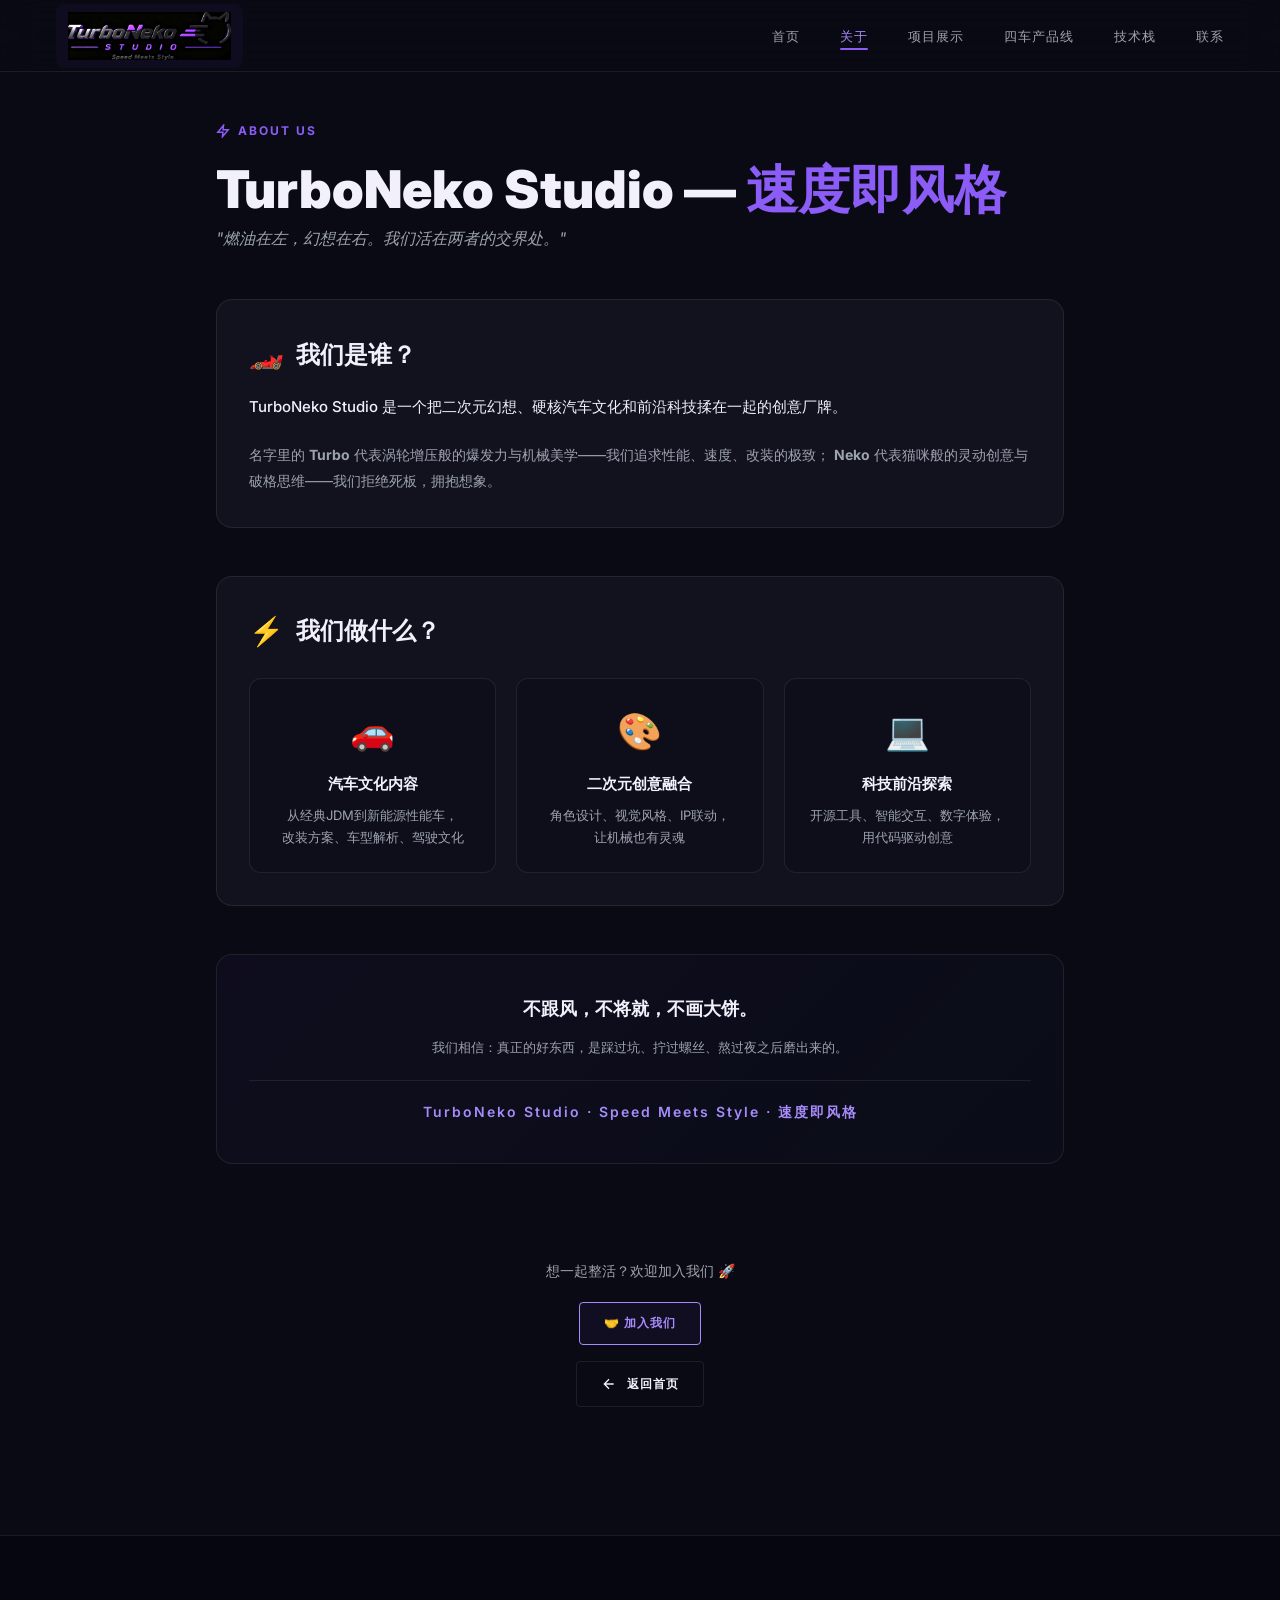
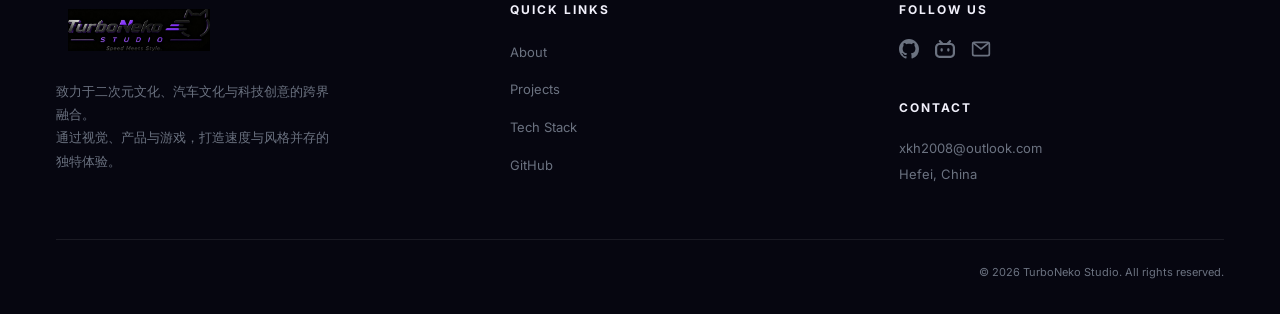
==== about/index.html @ 8b121f29 "📄 新增关于我们页面 + 加入弹窗" ====
<!DOCTYPE html>
<html lang="zh-CN" data-theme="dark">
<head>
    <link rel="icon" href="/avatar/logo.jpg" type="image/jpg">
    <meta charset="UTF-8">
    <meta name="viewport" content="width=device-width, initial-scale=1.0">
    <title>关于我们 — TurboNeko Studio</title>
    <meta name="description" content="TurboNeko Studio — 速度即风格。一个融合二次元、汽车文化与科技创意的创意厂牌。">
    <link rel="preload" href="/style.css?v=5" as="style">
    <link rel="stylesheet" href="/style.css?v=5">
    <noscript>
        <style>
            .js-enabled .fade-up { opacity: 1 !important; transform: none !important; }
        </style>
    </noscript>
    <style>
        .about-page { padding: 120px 56px 80px; max-width: 960px; margin: 0 auto; }
        .about-page .section-label { margin-bottom: 20px; }
        .about-page h1 {
            font-size: clamp(32px, 5vw, 52px);
            font-weight: 900;
            line-height: 1.1;
            margin-bottom: 8px;
        }
        .about-page h1 .accent { color: var(--primary); }
        .about-page .subtitle {
            font-size: 16px;
            color: var(--text-dim);
            margin-bottom: 48px;
            line-height: 1.6;
            font-style: italic;
        }

        .about-block {
            margin-bottom: 48px;
            padding: 32px;
            border: 1px solid var(--border);
            border-radius: 16px;
            background: var(--bg-card);
            transition: border-color 0.3s;
        }
        .about-block:hover { border-color: rgba(139,92,246,0.15); }

        .about-block h2 {
            font-size: 24px;
            font-weight: 800;
            margin-bottom: 16px;
            display: flex;
            align-items: center;
            gap: 12px;
        }
        .about-block h2 .emoji { font-size: 28px; }
        .about-block p {
            font-size: 14px;
            color: var(--text-dim);
            line-height: 1.9;
        }
        .about-block .highlight-text {
            font-size: 15px;
            color: var(--text);
            font-weight: 500;
            margin-bottom: 20px;
        }

        .service-cards {
            display: grid;
            grid-template-columns: 1fr 1fr 1fr;
            gap: 20px;
            margin-top: 24px;
        }
        .service-card {
            padding: 24px 20px;
            border: 1px solid var(--border);
            border-radius: 12px;
            background: rgba(10,10,20,0.4);
            text-align: center;
            transition: all 0.3s;
        }
        .service-card:hover {
            border-color: rgba(139,92,246,0.2);
            transform: translateY(-4px);
        }
        .service-card .icon { font-size: 36px; margin-bottom: 12px; }
        .service-card h3 { font-size: 15px; font-weight: 700; margin-bottom: 8px; }
        .service-card p { font-size: 13px; color: var(--text-dim); line-height: 1.7; }

        .motto-box {
            margin: 48px 0;
            padding: 40px 32px;
            border: 1px solid var(--border);
            border-radius: 16px;
            text-align: center;
            background: linear-gradient(135deg, rgba(139,92,246,0.04), rgba(56,189,248,0.02));
        }
        .motto-box .quote {
            font-size: 18px;
            font-weight: 700;
            color: var(--text);
            margin-bottom: 12px;
        }
        .motto-box .quote-sub {
            font-size: 13px;
            color: var(--text-dim);
            line-height: 1.8;
        }
        .motto-box .tagline {
            margin-top: 20px;
            padding-top: 20px;
            border-top: 1px solid var(--border);
            font-size: 14px;
            font-weight: 600;
            color: var(--primary-light);
            letter-spacing: 2px;
        }

        .cta-section {
            text-align: center;
            padding: 48px 0;
        }
        .cta-section p {
            font-size: 14px;
            color: var(--text-dim);
            margin-bottom: 20px;
        }

        @media (max-width: 768px) {
            .about-page { padding: 100px 20px 60px; }
            .about-block { padding: 24px 20px; }
            .service-cards { grid-template-columns: 1fr; }
            .motto-box { padding: 28px 20px; }
        }
    </style>
</head>
<body>

<!-- Nav -->
<nav>
    <div class="nav-left">
        <a href="/" class="nav-logo">
            <div class="nav-logo-img-wrap">
                <img src="/logo.png" alt="TurboNeko Studio">
            </div>
        </a>
    </div>
    <div class="nav-right">
        <ul class="nav-links">
            <li><a href="/">首页</a></li>
            <li><a href="/about/" class="active">关于</a></li>
            <li><a href="/#projects">项目展示</a></li>
            <li><a href="/cars/">四车产品线</a></li>
            <li><a href="/#techstack">技术栈</a></li>
            <li><a href="/#contact">联系</a></li>
        </ul>
        <button class="hamburger" onclick="document.getElementById('mobileMenu').classList.toggle('open')">
            <span></span><span></span><span></span>
        </button>
    </div>
</nav>

<div class="mobile-menu" id="mobileMenu">
    <button class="close-btn" onclick="document.getElementById('mobileMenu').classList.remove('open')">
        <svg width="28" height="28" viewBox="0 0 24 24" fill="none" stroke="currentColor" stroke-width="2">
            <path d="M18 6L6 18M6 6l12 12"/>
        </svg>
    </button>
    <a href="/">首页</a>
    <a href="/about/">关于</a>
    <a href="/#projects">项目展示</a>
    <a href="/#techstack">技术栈</a>
    <a href="/#contact">联系</a>
</div>

<!-- ====== Content ====== -->
<section class="about-page">
    <div class="section-label">
        <svg viewBox="0 0 24 24" fill="none" stroke="currentColor" stroke-width="2.5" width="14" height="14">
            <path d="M13 2L3 14h9l-1 8 10-12h-9l1-8z"/>
        </svg>
        <span>About Us</span>
    </div>
    <h1>TurboNeko Studio — <span class="accent">速度即风格</span></h1>
    <p class="subtitle">"燃油在左，幻想在右。我们活在两者的交界处。"</p>

    <!-- Who We Are -->
    <div class="about-block">
        <h2><span class="emoji">🏎️</span> 我们是谁？</h2>
        <p class="highlight-text">
            TurboNeko Studio 是一个把二次元幻想、硬核汽车文化和前沿科技揉在一起的创意厂牌。
        </p>
        <p>
            名字里的 <strong>Turbo</strong> 代表涡轮增压般的爆发力与机械美学——我们追求性能、速度、改装的极致；
            <strong>Neko</strong> 代表猫咪般的灵动创意与破格思维——我们拒绝死板，拥抱想象。
        </p>
    </div>

    <!-- What We Do -->
    <div class="about-block">
        <h2><span class="emoji">⚡</span> 我们做什么？</h2>
        <div class="service-cards">
            <div class="service-card">
                <div class="icon">🚗</div>
                <h3>汽车文化内容</h3>
                <p>从经典JDM到新能源性能车，<br>改装方案、车型解析、驾驶文化</p>
            </div>
            <div class="service-card">
                <div class="icon">🎨</div>
                <h3>二次元创意融合</h3>
                <p>角色设计、视觉风格、IP联动，<br>让机械也有灵魂</p>
            </div>
            <div class="service-card">
                <div class="icon">💻</div>
                <h3>科技前沿探索</h3>
                <p>开源工具、智能交互、数字体验，<br>用代码驱动创意</p>
            </div>
        </div>
    </div>

    <!-- Attitude -->
    <div class="motto-box">
        <div class="quote">不跟风，不将就，不画大饼。</div>
        <div class="quote-sub">我们相信：真正的好东西，是踩过坑、拧过螺丝、熬过夜之后磨出来的。</div>
        <div class="tagline">TurboNeko Studio · Speed Meets Style · 速度即风格</div>
    </div>

    <!-- Join CTA -->
    <div class="cta-section">
        <p>想一起整活？欢迎加入我们 🚀</p>
        <button class="about-btn" onclick="openJoinModal()" style="border-color:var(--primary);background:rgba(139,92,246,0.06);color:var(--primary-light);display:inline-flex;align-items:center;gap:10px;padding:12px 24px;border:1px solid;border-radius:4px;font-size:12px;font-weight:600;letter-spacing:1px;text-transform:uppercase;cursor:pointer;transition:all 0.3s;">
            <span>🤝 加入我们</span>
        </button>
        <div style="margin-top:16px;">
            <a href="/" class="about-btn" style="display:inline-flex;align-items:center;gap:10px;padding:12px 24px;border:1px solid var(--border);border-radius:4px;color:var(--text);font-size:12px;font-weight:600;letter-spacing:1px;text-transform:uppercase;transition:all 0.3s;text-decoration:none;">
                <svg width="16" height="16" viewBox="0 0 24 24" fill="none" stroke="currentColor" stroke-width="2">
                    <path d="M19 12H5M12 19l-7-7 7-7"/>
                </svg>
                <span>返回首页</span>
            </a>
        </div>
    </div>
</section>

<!-- Footer -->
<footer id="contact">
    <div class="footer-inner">
        <div class="footer-brand">
            <div class="footer-logo-wrap">
                <img src="/logo.png" alt="TurboNeko Studio">
            </div>
            <p>致力于二次元文化、汽车文化与科技创意的跨界融合。<br>通过视觉、产品与游戏，打造速度与风格并存的独特体验。</p>
        </div>
        <div class="footer-col">
            <h5>Quick Links</h5>
            <ul class="footer-links">
                <li><a href="/about/">About</a></li>
                <li><a href="/#projects">Projects</a></li>
                <li><a href="/#techstack">Tech Stack</a></li>
                <li><a href="https://github.com/nachocrazy" target="_blank" rel="noopener">GitHub</a></li>
            </ul>
        </div>
        <div class="footer-col">
            <h5>Follow Us</h5>
            <div class="social-icons">
                <a href="https://github.com/nachocrazy" title="GitHub" target="_blank" rel="noopener">
                    <svg viewBox="0 0 24 24" fill="currentColor"><path d="M12 0C5.37 0 0 5.37 0 12c0 5.31 3.435 9.795 8.205 11.385.6.105.825-.255.825-.57 0-.285-.015-1.23-.015-2.235-3.015.555-3.795-.735-4.035-1.41-.135-.345-.72-1.41-1.23-1.695-.42-.225-1.02-.78-.015-.795.945-.015 1.62.87 1.845 1.23 1.08 1.815 2.805 1.305 3.495.99.105-.78.42-1.305.765-1.605-2.67-.3-5.46-1.335-5.46-5.925 0-1.305.465-2.385 1.23-3.225-.12-.3-.54-1.53.12-3.18 0 0 1.005-.315 3.3 1.23.96-.27 1.98-.405 3-.405s2.04.135 3 .405c2.295-1.56 3.3-1.23 3.3-1.23.66 1.65.24 2.88.12 3.18.765.84 1.23 1.905 1.23 3.225 0 4.605-2.805 5.625-5.475 5.925.435.375.81 1.095.81 2.22 0 1.605-.015 2.895-.015 3.3 0 .315.225.69.825.57A12.02 12.02 0 0 0 24 12c0-6.63-5.37-12-12-12z"/></svg>
                </a>
                <a href="https://space.bilibili.com/1800466245" title="Bilibili" target="_blank" rel="noopener">
                    <svg viewBox="0 0 24 24" fill="currentColor"><path d="M17.813 4.653h.854c1.51.054 2.769.578 3.773 1.574 1.004.995 1.524 2.249 1.56 3.76v7.36c-.036 1.51-.556 2.769-1.56 3.773s-2.262 1.524-3.773 1.56H5.333c-1.51-.036-2.769-.556-3.773-1.56S.036 18.858 0 17.347v-7.36c.036-1.511.556-2.765 1.56-3.76 1.004-.996 2.262-1.52 3.773-1.574h.774l-1.174-1.12a1.234 1.234 0 0 1-.373-.906c0-.356.124-.658.373-.907l.027-.027c.267-.249.573-.373.92-.373.347 0 .653.124.92.373L9.653 4.44c.071.071.134.142.187.213h4.267a.836.836 0 0 1 .16-.213l2.853-2.747c.267-.249.573-.373.92-.373.347 0 .662.151.929.4.267.249.391.551.391.907 0 .355-.124.657-.373.906zM5.333 7.24c-.746.018-1.373.276-1.88.773-.506.498-.769 1.13-.786 1.894v7.52c.017.764.28 1.395.786 1.893.507.498 1.134.756 1.88.773h13.334c.746-.017 1.373-.275 1.88-.773.506-.498.769-1.129.786-1.893v-7.52c-.017-.765-.28-1.396-.786-1.894-.507-.497-1.134-.755-1.88-.773zM8 11.107c.373 0 .684.124.933.373.25.249.383.569.4.96v1.173c-.017.391-.15.711-.4.96-.249.25-.56.374-.933.374s-.684-.125-.933-.374c-.25-.249-.383-.569-.4-.96V12.44c.017-.391.15-.711.4-.96.249-.249.56-.373.933-.373zm8 0c.373 0 .684.124.933.373.25.249.383.569.4.96v1.173c-.017.391-.15.711-.4.96-.249.25-.56.374-.933.374s-.684-.125-.933-.374c-.25-.249-.383-.569-.4-.96V12.44c.017-.391.15-.711.4-.96.249-.249.56-.373.933-.373z"/></svg>
                </a>
                <a href="mailto:xkh2008@outlook.com" title="Email">
                    <svg viewBox="0 0 24 24" fill="none" stroke="currentColor" stroke-width="2"><rect x="2" y="4" width="20" height="16" rx="2"/><path d="M22 4l-10 8L2 4"/></svg>
                </a>
            </div>
            <h5>Contact</h5>
            <div class="contact-info">
                <p>xkh2008@outlook.com</p>
                <p>Hefei, China</p>
            </div>
        </div>
    </div>
    <div class="footer-bottom">
        <p>&copy; 2026 TurboNeko Studio. All rights reserved.</p>
    </div>
</footer>

<!-- ===== Join Modal ===== -->
<div class="join-modal-overlay" id="joinModal" onclick="closeJoinModal(event)">
    <div class="join-modal" onclick="event.stopPropagation()">
        <button class="join-modal-close" onclick="closeJoinModal()">✕</button>
        <div class="join-modal-icon">🤝</div>
        <h3>加入 TurboNeko Studio</h3>
        <p class="join-modal-desc">
            无论你是技术宅、车迷、二次元同好，<br>
            还是单纯想找个地方一起整活——
        </p>
        <div class="join-options">
            <a href="https://qm.qq.com/cgi-bin/qm/qr?k=691897325&jump_from=webapi&authKey=7Y2HZLXXp9VDkJtRqQ92N8l6aGq5VCWN5/Gq+xNGP40Dys1tE2PAIq+9s7s/YMjt" target="_blank" class="join-card" rel="noopener">
                <span class="join-card-icon">💬</span>
                <span class="join-card-info">
                    <span class="join-card-label">QQ 群</span>
                    <span class="join-card-value">691897325</span>
                    <span class="join-card-hint">点击一键加群</span>
                </span>
                <span class="join-card-arrow">→</span>
            </a>
            <a href="mailto:xkh2008@outlook.com?subject=我想加入TurboNeko Studio" class="join-card">
                <span class="join-card-icon">📧</span>
                <span class="join-card-info">
                    <span class="join-card-label">Email</span>
                    <span class="join-card-value">xkh2008@outlook.com</span>
                    <span class="join-card-hint">发送邮件加入</span>
                </span>
                <span class="join-card-arrow">→</span>
            </a>
        </div>
        <p class="join-modal-footer">
            不跟风，不将就，不画大饼。<br>
            Speed Meets Style. 🚀
        </p>
    </div>
</div>

<style>
/* ===== Join Modal (same as homepage) ===== */
.join-modal-overlay {
    position: fixed;
    top: 0; left: 0; right: 0; bottom: 0;
    z-index: 99999;
    background: rgba(0,0,0,0.7);
    backdrop-filter: blur(8px);
    -webkit-backdrop-filter: blur(8px);
    display: none;
    align-items: center;
    justify-content: center;
    padding: 24px;
    animation: modalFadeIn 0.3s ease;
}
.join-modal-overlay.open { display: flex; }
@keyframes modalFadeIn {
    from { opacity: 0; }
    to { opacity: 1; }
}
.join-modal {
    background: var(--bg-card);
    border: 1px solid var(--border);
    border-radius: 20px;
    padding: 40px 36px 32px;
    max-width: 440px;
    width: 100%;
    position: relative;
    text-align: center;
    animation: modalSlideIn 0.35s cubic-bezier(.22,1,.36,1);
}
@keyframes modalSlideIn {
    from { transform: translateY(20px) scale(0.95); opacity: 0; }
    to { transform: translateY(0) scale(1); opacity: 1; }
}
.join-modal-close {
    position: absolute;
    top: 16px; right: 16px;
    width: 32px; height: 32px;
    border-radius: 50%;
    border: 1px solid var(--border);
    background: transparent;
    color: var(--text-dim);
    font-size: 14px;
    cursor: pointer;
    display: flex;
    align-items: center;
    justify-content: center;
    transition: all 0.25s;
}
.join-modal-close:hover {
    border-color: rgba(139,92,246,0.3);
    color: var(--primary-light);
    background: rgba(139,92,246,0.06);
}
.join-modal-icon { font-size: 48px; margin-bottom: 16px; }
.join-modal h3 {
    font-size: 22px;
    font-weight: 800;
    margin-bottom: 8px;
    background: linear-gradient(135deg, var(--primary), var(--cyan));
    -webkit-background-clip: text;
    -webkit-text-fill-color: transparent;
    background-clip: text;
}
.join-modal-desc {
    font-size: 13px;
    color: var(--text-dim);
    line-height: 1.7;
    margin-bottom: 28px;
}
.join-options {
    display: flex;
    flex-direction: column;
    gap: 12px;
    margin-bottom: 24px;
}
.join-card {
    display: flex;
    align-items: center;
    gap: 16px;
    padding: 16px 20px;
    border: 1px solid var(--border);
    border-radius: 12px;
    text-decoration: none;
    color: var(--text);
    transition: all 0.3s;
    text-align: left;
}
.join-card:hover {
    border-color: rgba(139,92,246,0.25);
    background: rgba(139,92,246,0.03);
    transform: translateX(4px);
}
.join-card-icon {
    font-size: 28px;
    flex-shrink: 0;
    width: 48px;
    height: 48px;
    display: flex;
    align-items: center;
    justify-content: center;
    border-radius: 12px;
    background: rgba(139,92,246,0.06);
    border: 1px solid rgba(139,92,246,0.1);
}
.join-card-info { flex: 1; display: flex; flex-direction: column; }
.join-card-label {
    font-size: 11px;
    color: var(--text-muted);
    letter-spacing: 1px;
    text-transform: uppercase;
    font-weight: 600;
}
.join-card-value {
    font-size: 15px;
    font-weight: 700;
    color: var(--primary-light);
    margin: 2px 0;
}
.join-card-hint { font-size: 11px; color: var(--text-muted); }
.join-card-arrow { color: var(--text-muted); font-size: 18px; transition: all 0.3s; }
.join-card:hover .join-card-arrow { color: var(--primary); transform: translateX(4px); }
.join-modal-footer {
    font-size: 12px;
    color: var(--text-muted);
    line-height: 1.6;
    padding-top: 16px;
    border-top: 1px solid var(--border);
}
</style>

<script>
function openJoinModal() {
    document.getElementById('joinModal').classList.add('open');
    document.body.style.overflow = 'hidden';
}
function closeJoinModal(e) {
    if (e && e.target !== e.currentTarget) return;
    document.getElementById('joinModal').classList.remove('open');
    document.body.style.overflow = '';
}
document.addEventListener('keydown', function(e) {
    if (e.key === 'Escape') {
        var modal = document.getElementById('joinModal');
        if (modal.classList.contains('open')) {
            modal.classList.remove('open');
            document.body.style.overflow = '';
        }
    }
});
// Enable JS animations
document.documentElement.classList.add('js-enabled');
// Fade in blocks
document.addEventListener('DOMContentLoaded', function() {
    var els = document.querySelectorAll('.about-block, .motto-box, .cta-section');
    els.forEach(function(el) {
        el.style.opacity = '0';
        el.style.transform = 'translateY(30px)';
        el.style.transition = 'opacity 0.7s ease, transform 0.7s ease';
    });
    var observer = new IntersectionObserver(function(entries) {
        entries.forEach(function(entry) {
            if (entry.isIntersecting) {
                entry.target.style.opacity = '1';
                entry.target.style.transform = 'translateY(0)';
            }
        });
    }, { threshold: 0.08 });
    els.forEach(function(el) { observer.observe(el); });
});
</script>

</body>
</html>
---- style.css ----
/* ===== TurboNeko Studio — style.css ===== */

@import url('https://fonts.googleapis.com/css2?family=Inter:wght@300;400;500;600;700;800;900&display=swap');

/* ========== CSS Variables — Dark Theme (default) ========== */
:root {
    --bg: #0A0A14;
    --bg-card: #12121E;
    --bg-footer: #060610;
    --bg-nav: rgba(10,10,20,0.70);
    --bg-nav-scrolled: rgba(10,10,20,0.92);
    --primary: #8B5CF6;
    --primary-light: #A78BFA;
    --cyan: #38BDF8;
    --text: #F1F0FB;
    --text-dim: #9CA3AF;
    --text-muted: #6B7280;
    --border: rgba(255,255,255,0.08);
    --card-hover-shadow: rgba(0,0,0,0.4);
    --service-icon-bg: rgba(255,255,255,0.03);
    --disclaimer-bg: rgba(255,255,255,0.04);
    --hero-overlay-1: rgba(10,10,20,0.45);
    --hero-overlay-2: rgba(10,10,20,0.15);
    --hero-overlay-3: rgba(10,10,20,0.35);
}

/* ========== Light Theme ========== */
[data-theme="light"] {
    --bg: #F8F9FC;
    --bg-card: #FFFFFF;
    --bg-footer: #F0F1F5;
    --bg-nav: rgba(248,249,252,0.80);
    --bg-nav-scrolled: rgba(248,249,252,0.96);
    --primary: #7C3AED;
    --primary-light: #8B5CF6;
    --cyan: #0284C7;
    --text: #1A1A2E;
    --text-dim: #4B5563;
    --text-muted: #6B7280;
    --border: rgba(0,0,0,0.08);
    --card-hover-shadow: rgba(124,58,237,0.12);
    --service-icon-bg: rgba(124,58,237,0.04);
    --disclaimer-bg: rgba(124,58,237,0.04);
    --hero-overlay-1: rgba(248,249,252,0.30);
    --hero-overlay-2: rgba(248,249,252,0.10);
    --hero-overlay-3: rgba(248,249,252,0.25);
}

/* ========== Reset ========== */
*, *::before, *::after { margin:0; padding:0; box-sizing: border-box; }

html { scroll-behavior: smooth; }

body {
    font-family: 'Inter', -apple-system, BlinkMacSystemFont, 'Segoe UI', 'PingFang SC', 'Microsoft YaHei', sans-serif;
    background: var(--bg);
    color: var(--text);
    overflow-x: hidden;
    line-height: 1.6;
    transition: background 0.4s, color 0.4s;
}

a { color: inherit; text-decoration: none; }
ul { list-style: none; }
button {
    font-family: inherit;
    background: none;
    border: none;
    color: inherit;
    cursor: pointer;
    padding: 0;
    margin: 0;
    font-size: inherit;
    -webkit-appearance: none;
    appearance: none;
}

/* ========== Navigation ========== */
nav {
    position: fixed; top:0; left:0; right:0;
    z-index: 1000;
    display: flex; align-items: center; justify-content: space-between;
    padding: 0 56px;
    height: 72px;
    background: var(--bg-nav);
    backdrop-filter: blur(20px);
    -webkit-backdrop-filter: blur(20px);
    border-bottom: 1px solid var(--border);
    transition: background 0.4s;
}
nav.scrolled {
    background: var(--bg-nav-scrolled);
}

.nav-left { display: flex; align-items: center; }

.nav-logo {
    display: flex; align-items: center; gap: 10px;
    text-decoration: none; color: var(--text);
}

/* Logo: invisible wrap with subtle purple-black tint */
.nav-logo-img-wrap {
    display: flex; align-items: center; justify-content: center;
    height: 64px;
    padding: 0 12px;
    background: rgba(124,58,237,0.06);
    border: none;
    border-radius: 8px;
    transition: background 0.3s;
}
[data-theme="light"] .nav-logo-img-wrap {
    background: rgba(124,58,237,0.08);
}
.nav-logo-img-wrap:hover {
    background: rgba(124,58,237,0.12);
}
.nav-logo-img-wrap img {
    height: 48px; width: auto;
    filter: brightness(1.5);
    transition: filter 0.3s;
}
[data-theme="light"] .nav-logo-img-wrap img {
    filter: brightness(1.0);
}
.nav-logo-img-wrap:hover img {
    filter: brightness(1.8);
}
[data-theme="light"] .nav-logo-img-wrap:hover img {
    filter: brightness(0.9);
}

.nav-right { display: flex; align-items: center; gap: 16px; }

.nav-links {
    display: flex; align-items: center; gap: 40px;
    list-style: none;
}
.nav-links a {
    color: var(--text-dim);
    text-decoration: none;
    font-size: 13px;
    font-weight: 500;
    letter-spacing: 1px;
    text-transform: uppercase;
    transition: color 0.25s;
    position: relative;
    padding-bottom: 4px;
}
.nav-links a:hover { color: var(--text); }
.nav-links a.active { color: var(--primary-light); }
.nav-links a.active::after {
    content: '';
    position: absolute;
    bottom: -2px; left: 0; right: 0;
    height: 2px;
    background: var(--primary);
    border-radius: 1px;
}

/* Theme toggle & Language switch — glass-morphism style */
.nav-controls {
    display: flex;
    align-items: center;
    gap: 8px;
    position: relative;
    z-index: 10;
}

/* Nav controls — glass-morphism buttons */
.nav-lang-switch {
    display: flex; align-items: center;
    padding: 5px 14px;
    border-radius: 20px;
    font-size: 12px;
    font-weight: 600;
    letter-spacing: 0.5px;
    color: var(--text-dim);
    background: rgba(139,92,246,0.15);
    border: 1px solid rgba(139,92,246,0.28);
    backdrop-filter: blur(12px);
    -webkit-backdrop-filter: blur(12px);
    cursor: pointer;
    transition: all 0.3s;
    box-shadow: none;
}
.nav-lang-switch:hover {
    color: var(--primary-light);
    background: rgba(139,92,246,0.25);
    border-color: rgba(139,92,246,0.45);
    box-shadow: 0 0 16px rgba(139,92,246,0.20);
}
.nav-lang-switch .lang-active {
    color: var(--primary-light);
}

.nav-control-btn {
    display: flex; align-items: center; justify-content: center;
    width: 36px; height: 36px;
    border-radius: 10px;
    background: rgba(139,92,246,0.15);
    border: 1px solid rgba(139,92,246,0.28);
    backdrop-filter: blur(12px);
    -webkit-backdrop-filter: blur(12px);
    color: var(--primary-light);
    cursor: pointer;
    transition: all 0.3s;
    font-size: 16px;
    padding: 0;
    box-shadow: none;
}
.nav-control-btn:hover {
    background: rgba(139,92,246,0.28);
    border-color: rgba(139,92,246,0.50);
    box-shadow: 0 0 16px rgba(139,92,246,0.20);
    transform: scale(1.05);
}
.nav-control-btn svg {
    pointer-events: none;
}

[data-theme="light"] .nav-lang-switch {
    background: rgba(139,92,246,0.10);
    border-color: rgba(139,92,246,0.22);
    color: var(--text-dim);
}
[data-theme="light"] .nav-lang-switch:hover {
    background: rgba(139,92,246,0.18);
}
[data-theme="light"] .nav-control-btn {
    background: rgba(139,92,246,0.10);
    border-color: rgba(139,92,246,0.22);
    color: var(--text-dim);
}
[data-theme="light"] .nav-control-btn:hover {
    background: rgba(139,92,246,0.20);
}

/* ========== Hero ========== */
.hero {
    position: relative;
    min-height: 100vh;
    display: flex;
    align-items: center;
    padding: 120px 56px 80px;
    overflow: hidden;
}
.hero-bg {
    position: absolute;
    top: 0; left: 0; right: 0; bottom: 0;
    z-index: 0;
    background: url('hero-bg.jpg') center/cover no-repeat;
    filter: brightness(1.0);
    transition: filter 0.4s;
}
[data-theme="light"] .hero-bg {
    filter: brightness(1.05);
}
.hero-bg::before {
    content: '';
    position: absolute;
    top: 0; left: 0; right: 0; bottom: 0;
    background:
        linear-gradient(135deg, var(--hero-overlay-1) 0%, var(--hero-overlay-2) 45%, var(--hero-overlay-3) 100%);
    z-index: 1;
    transition: background 0.4s;
}

.hero-content {
    position: relative;
    z-index: 3;
    max-width: 560px;
}

.hero-title {
    font-size: clamp(48px, 8vw, 80px);
    font-weight: 900;
    line-height: 1.05;
    font-style: italic;
    letter-spacing: -2px;
    margin-bottom: 24px;
}
.hero-title .word-speed { color: var(--text); }
.hero-title .word-meets { color: var(--primary); }
.hero-title .word-style { color: var(--cyan); }

/* Hero word animations — fly in from different directions */
.hero-word {
    display: inline-block;
    opacity: 1;
    transform: translateX(0) translateY(0) skewX(0);
    transition: opacity 0.75s cubic-bezier(.22,1,.36,1),
                transform 0.75s cubic-bezier(.22,1,.36,1);
}
.js-enabled .hero-word {
    opacity: 0;
}
.js-enabled .hero-word.visible {
    opacity: 1;
    transform: translateX(0) translateY(0) skewX(0);
}
/* Speed: fly in from left */
.js-enabled .hero-word.word-speed {
    transform: translateX(-80px) skewX(-12deg);
}
/* Meets: fly in from below */
.js-enabled .hero-word.word-meets {
    transform: translateY(60px);
}
/* Style: fly in from right */
.js-enabled .hero-word.word-style {
    transform: translateX(80px) skewX(12deg);
}

/* Stagger delays */
.hero-word.delay-1 { transition-delay: 0.15s; }
.hero-word.delay-2 { transition-delay: 0.35s; }

.hero-desc {
    font-size: 15px;
    color: var(--text-dim);
    line-height: 1.8;
    max-width: 400px;
    margin-bottom: 40px;
    opacity: 1;
    transform: translateY(0);
    transition: opacity 0.6s 0.5s, transform 0.6s 0.5s;
}
.js-enabled .hero-desc {
    opacity: 0;
    transform: translateY(20px);
}
.js-enabled .hero-desc.visible {
    opacity: 1;
    transform: translateY(0);
}

.hero-btn {
    display: inline-flex;
    align-items: center;
    gap: 12px;
    padding: 14px 28px;
    border: 1px solid rgba(255,255,255,0.15);
    border-radius: 4px;
    color: var(--text);
    text-decoration: none;
    font-size: 13px;
    font-weight: 600;
    letter-spacing: 1px;
    text-transform: uppercase;
    transition: all 0.3s;
    background: rgba(255,255,255,0.02);
    opacity: 1;
    transform: translateY(0);
}
.js-enabled .hero-btn {
    opacity: 0;
    transform: translateY(20px);
    transition: opacity 0.6s 0.7s, transform 0.6s 0.7s, border-color 0.3s, background 0.3s;
}
.js-enabled .hero-btn.visible {
    opacity: 1;
    transform: translateY(0);
}
.hero-btn:hover {
    border-color: var(--primary);
    background: rgba(139,92,246,0.08);
}
.hero-btn svg { width: 16px; height: 16px; }

.scroll-down {
    position: absolute;
    bottom: 40px;
    right: 56px;
    z-index: 3;
    display: flex;
    align-items: center;
    gap: 10px;
    color: var(--text-dim);
    font-size: 11px;
    font-weight: 500;
    letter-spacing: 2px;
    text-transform: uppercase;
    text-decoration: none;
    transition: color 0.25s;
}
.scroll-down:hover { color: var(--primary-light); }
.scroll-down svg { width: 20px; height: 20px; }

/* ========== Scroll-driven fade-up ========== */
.fade-up {
    opacity: 1;
    transform: translateY(0);
    transition: opacity 0.7s cubic-bezier(.22,1,.36,1),
                transform 0.7s cubic-bezier(.22,1,.36,1);
}
/* JS-driven animation: start from hidden when script is loaded */
.js-enabled .fade-up {
    opacity: 0;
    transform: translateY(40px);
}
.js-enabled .fade-up.visible {
    opacity: 1;
    transform: translateY(0);
}
.fade-up.delay-1 { transition-delay: 0.10s; }
.fade-up.delay-2 { transition-delay: 0.20s; }
.fade-up.delay-3 { transition-delay: 0.30s; }
.fade-up.delay-4 { transition-delay: 0.40s; }

/* ========== About ========== */
.about {
    padding: 100px 56px;
    border-top: 1px solid var(--border);
}
.about-inner {
    max-width: 1200px;
    margin: 0 auto;
    display: grid;
    grid-template-columns: 1fr 1fr;
    gap: 80px;
    align-items: start;
}

.section-label {
    display: inline-flex;
    align-items: center;
    gap: 8px;
    color: var(--primary);
    font-size: 12px;
    font-weight: 700;
    letter-spacing: 2px;
    text-transform: uppercase;
    margin-bottom: 24px;
}
.section-label svg { width: 14px; height: 14px; }

.about-title {
    font-size: clamp(28px, 4vw, 40px);
    font-weight: 800;
    line-height: 1.2;
    margin-bottom: 20px;
}
.about-title .highlight { color: var(--primary); }

.about-desc {
    font-size: 14px;
    color: var(--text-dim);
    line-height: 1.9;
    margin-bottom: 32px;
}
.about-disclaimer {
    font-size: 12px;
    color: var(--text-muted);
    line-height: 1.7;
    margin-top: 28px;
    padding: 14px 18px;
    border-radius: 8px;
    background: var(--disclaimer-bg);
    border: 1px solid var(--border);
}

.about-btn {
    display: inline-flex;
    align-items: center;
    gap: 10px;
    padding: 12px 24px;
    border: 1px solid rgba(255,255,255,0.12);
    border-radius: 4px;
    color: var(--text);
    text-decoration: none;
    font-size: 12px;
    font-weight: 600;
    letter-spacing: 1px;
    text-transform: uppercase;
    transition: all 0.3s;
}
.about-btn:hover {
    border-color: var(--primary);
    background: rgba(139,92,246,0.08);
}

/* About right: logo — clean display */
.about-right > div:first-child {
    display: flex; align-items: center; justify-content: center;
    width: 100%; max-width: 380px; margin: 0 auto;
    aspect-ratio: 1/1;
    background: transparent;
    border: none;
    border-radius: 16px;
    overflow: hidden;
}
.about-right > div:first-child img {
    max-width: 80%; height: auto;
    filter: none;
}

/* services grid */
.services-grid {
    display: grid;
    grid-template-columns: 1fr 1fr;
    gap: 32px;
    margin-top: 40px;
}
.service-item { text-align: center; }
.service-icon {
    width: 56px; height: 56px;
    margin: 0 auto 16px;
    display: flex; align-items: center; justify-content: center;
    border: 1px solid var(--border);
    border-radius: 12px;
    background: var(--service-icon-bg);
    transition: all 0.3s;
}
.service-item:hover .service-icon {
    border-color: rgba(139,92,246,0.30);
    background: rgba(139,92,246,0.06);
}
.service-icon svg { width: 24px; height: 24px; color: var(--primary-light); }
.service-name { font-size: 15px; font-weight: 600; margin-bottom: 4px; }
.service-en { font-size: 11px; color: var(--text-muted); letter-spacing: 1px; text-transform: uppercase; }

/* ========== Projects ========== */
.projects { padding: 80px 56px; }

.projects-header {
    max-width: 1200px;
    margin: 0 auto 48px;
    display: flex; align-items: center; justify-content: space-between;
}
.projects-header .section-label { margin-bottom: 0; }

.view-all {
    display: inline-flex; align-items: center; gap: 8px;
    color: var(--text-dim); text-decoration: none;
    font-size: 12px; font-weight: 500;
    letter-spacing: 1px; text-transform: uppercase;
    transition: color 0.25s;
}
.view-all:hover { color: var(--primary-light); }
.view-all svg { width: 16px; height: 16px; }

.projects-grid {
    max-width: 1200px;
    margin: 0 auto;
    display: grid;
    grid-template-columns: repeat(4, 1fr);
    gap: 20px;
}

.project-card {
    position: relative;
    background: var(--bg-card);
    border: 1px solid var(--border);
    border-radius: 8px;
    overflow: hidden;
    text-decoration: none;
    color: inherit;
    transition: all 0.35s;
}
.project-card:hover {
    border-color: rgba(139,92,246,0.25);
    transform: translateY(-6px);
    box-shadow: 0 20px 60px var(--card-hover-shadow);
}
.project-img {
    position: relative;
    height: 220px;
    background: linear-gradient(135deg, #12121E, #1A1A2E);
    overflow: hidden;
    transition: background 0.4s;
}
[data-theme="light"] .project-img {
    background: linear-gradient(135deg, #F0F1F5, #E5E7EB);
}
.project-img::before {
    content: '';
    position: absolute; top: 0; left: 0; right: 0; bottom: 0;
    background:
        radial-gradient(ellipse at 30% 40%, rgba(139,92,246,0.08), transparent 60%),
        radial-gradient(ellipse at 70% 60%, rgba(56,189,248,0.05), transparent 50%);
}
.project-img::after {
    content: attr(data-emoji);
    position: absolute;
    top: 50%; left: 50%;
    transform: translate(-50%, -50%);
    font-size: 64px;
    opacity: 0.3;
    filter: grayscale(0.5);
}
.project-tags {
    position: absolute;
    top: 12px; left: 12px;
    display: flex; gap: 6px;
    flex-wrap: wrap;
    z-index: 2;
    max-width: calc(100% - 24px);
}
.project-tag {
    display: inline-block;
    padding: 3px 8px;
    background: rgba(139,92,246,0.2);
    color: var(--primary-light);
    border-radius: 4px;
    font-size: 10px;
    font-weight: 600;
    letter-spacing: 0.5px;
    backdrop-filter: blur(4px);
}
.project-num {
    position: absolute; top: 12px; right: 12px;
    font-size: 11px; font-weight: 700;
    color: var(--text-muted); letter-spacing: 1px;
    z-index: 2;
}
.project-num span {
    display: inline-block;
    padding: 3px 8px;
    background: rgba(0,0,0,0.5);
    border-radius: 4px;
    backdrop-filter: blur(4px);
}
[data-theme="light"] .project-num span {
    background: rgba(255,255,255,0.7);
    color: var(--text-muted);
}
.project-info {
    padding: 20px;
    display: flex; align-items: center; justify-content: space-between;
}
.project-meta h4 {
    font-size: 13px; font-weight: 700;
    letter-spacing: 1px; text-transform: uppercase;
    margin-bottom: 4px;
}
.project-meta p { font-size: 12px; color: var(--text-muted); }
.project-arrow { color: var(--text-dim); transition: all 0.25s; }
.project-card:hover .project-arrow { color: var(--primary); transform: translateX(4px); }

/* ========== Tech Stack Grid ========== */
.techstack-grid {
    display: grid;
    grid-template-columns: repeat(2, 1fr);
    gap: 28px;
    padding: 20px 0 40px;
}
.techstack-category {
    border: 1px solid var(--border);
    border-radius: 12px;
    padding: 24px;
    background: var(--bg);
    transition: border-color 0.3s, background 0.3s;
}
.techstack-category:hover {
    border-color: rgba(139,92,246,0.20);
    background: rgba(139,92,246,0.02);
}
.techstack-cat-title {
    font-size: 11px;
    font-weight: 700;
    letter-spacing: 2px;
    text-transform: uppercase;
    color: var(--primary-light);
    margin-bottom: 16px;
    padding-bottom: 10px;
    border-bottom: 1px solid var(--border);
}
.techstack-items {
    display: flex;
    flex-direction: column;
    gap: 14px;
}
.techstack-item {
    display: flex;
    align-items: center;
    gap: 12px;
    padding: 10px 12px;
    border-radius: 8px;
    transition: background 0.25s;
}
.techstack-item:hover {
    background: var(--service-icon-bg);
}
.techstack-icon {
    font-size: 20px;
    flex-shrink: 0;
    width: 32px;
    text-align: center;
}
.techstack-name {
    font-size: 13px;
    font-weight: 600;
    color: var(--text);
    min-width: 100px;
}
.techstack-desc {
    font-size: 12px;
    color: var(--text-muted);
    line-height: 1.4;
}

/* ========== Locked Project Card ========== */
.project-card-locked {
    cursor: default;
    opacity: 0.6;
    filter: grayscale(0.3);
    transition: all 0.35s;
}
.project-card-locked:hover {
    transform: none !important;
    border-color: var(--border) !important;
    box-shadow: none !important;
}
.project-tag-locked {
    background: rgba(255,255,255,0.06) !important;
    color: var(--text-muted) !important;
    border: 1px solid var(--border);
}

/* ========== Footer ========== */
footer {
    background: var(--bg-footer);
    border-top: 1px solid var(--border);
    padding: 64px 56px 32px;
    transition: background 0.4s;
}
.footer-inner {
    max-width: 1200px;
    margin: 0 auto;
    display: grid;
    grid-template-columns: 1.2fr 1fr 1fr;
    gap: 64px;
}

/* Footer logo — clean display */
.footer-brand .footer-logo-wrap {
    display: inline-flex; align-items: center; justify-content: center;
    height: 60px; padding: 0 12px;
    background: transparent;
    border: none;
    border-radius: 8px;
    margin-bottom: 20px;
}
.footer-brand .footer-logo-wrap img {
    height: 42px; width: auto;
    filter: none;
}
.footer-brand p { font-size: 13px; color: var(--text-muted); line-height: 1.8; max-width: 280px; }

.footer-col h5 {
    font-size: 12px; font-weight: 700;
    letter-spacing: 2px; text-transform: uppercase;
    color: var(--text); margin-bottom: 20px;
}
.footer-links li { margin-bottom: 12px; }
.footer-links a { color: var(--text-muted); text-decoration: none; font-size: 13px; transition: color 0.25s; }
.footer-links a:hover { color: var(--primary-light); }

.social-icons { display: flex; gap: 16px; margin-bottom: 32px; }
.social-icons a { color: var(--text-muted); transition: color 0.25s; }
.social-icons a:hover { color: var(--primary-light); }
.social-icons svg { width: 20px; height: 20px; }

.contact-info p { font-size: 13px; color: var(--text-muted); margin-bottom: 6px; }

.footer-bottom {
    max-width: 1200px;
    margin: 48px auto 0; padding-top: 24px;
    border-top: 1px solid var(--border);
    text-align: right;
}
.footer-bottom p { font-size: 11px; color: var(--text-muted); }

/* ========== Mobile Menu ========== */
.mobile-menu {
    display: none;
    position: fixed;
    top: 0; left: 0; right: 0; bottom: 0;
    z-index: 9999;
    background: rgba(10,10,20,0.97);
    backdrop-filter: blur(24px);
    -webkit-backdrop-filter: blur(24px);
    flex-direction: column;
    align-items: center;
    justify-content: center;
    gap: 12px;
}
[data-theme="light"] .mobile-menu {
    background: rgba(248,249,252,0.97);
}
.mobile-menu.open { display: flex; }
/* 点击蒙层背景也可关闭 */
.mobile-menu.open { cursor: pointer; }
.mobile-menu > * { cursor: default; }
.mobile-menu a {
    color: var(--text-dim); text-decoration: none;
    font-size: 18px; font-weight: 600;
    letter-spacing: 2px; text-transform: uppercase;
    padding: 12px 24px; transition: color 0.25s;
}
.mobile-menu a:hover { color: var(--primary-light); }
.mobile-menu .close-btn {
    position: absolute; top: 20px; right: 20px;
    background: none; border: none; color: var(--text-dim);
    cursor: pointer; padding: 8px;
    z-index: 1;
}

/* hamburger */
.hamburger {
    display: none;
    flex-direction: column; gap: 5px;
    background: none; border: none;
    cursor: pointer; padding: 8px;
    position: relative;
    z-index: 100000;
}
.hamburger span {
    display: block; width: 22px; height: 2px;
    background: var(--text-dim); border-radius: 1px;
    transition: all 0.3s;
}

/* ========== Responsive ========== */
@media (max-width: 1024px) {
    nav { padding: 0 32px; }
    .nav-links { gap: 24px; }
    .hero { padding: 120px 32px 80px; }
    .hero-title { font-size: clamp(48px, 7vw, 80px); }
    .about { padding: 80px 32px; }
    .about-inner { gap: 48px; }
    .projects { padding: 80px 32px; }
    .projects-grid { grid-template-columns: repeat(2, 1fr); }
    footer { padding: 80px 32px 24px; }
    .footer-inner { gap: 48px; }
}

@media (max-width: 768px) {
    .techstack-grid { grid-template-columns: 1fr; gap: 20px; }
}

@media (max-width: 768px) {
    nav { padding: 0 16px; height: 60px; }
    .nav-links { display: none; }
    .nav-right { gap: 8px; }
    .hamburger { display: flex; }
    .hamburger span { width: 20px; height: 2px; }
    .hero { padding: 100px 20px 60px; min-height: auto; }
    .hero-title { font-size: clamp(36px, 9vw, 56px); }
    .hero-desc { font-size: 14px; }
    .scroll-down { display: none; }
    .about { padding: 60px 20px; }
    .about-inner { grid-template-columns: 1fr; gap: 48px; }
    .about-title { font-size: clamp(24px, 6vw, 32px); }
    .services-grid { grid-template-columns: repeat(2, 1fr); gap: 20px; }
    .projects { padding: 60px 20px; }
    .projects-header { flex-direction: column; gap: 16px; align-items: flex-start; }
    .projects-grid { grid-template-columns: 1fr; }
    footer { padding: 48px 20px 24px; }
    .footer-inner { grid-template-columns: 1fr; gap: 40px; }
    .footer-bottom { text-align: center; }
    .about-right > div:first-child { max-width: 280px; aspect-ratio: 1/1; }
}

@media (max-width: 480px) {
    nav { padding: 0 12px; height: 56px; }
    .nav-right { gap: 6px; }
    .nav-logo-img-wrap { height: 42px; padding: 0 6px; }
    .nav-logo-img-wrap img { height: 28px; }
    .nav-lang-switch { padding: 4px 10px; font-size: 11px; }
    .hamburger span { width: 18px; }
    .hamburger { padding: 4px; }
    .hero { padding: 80px 16px 48px; }
    .hero-title { font-size: clamp(28px, 8vw, 40px); }
    .hero-desc { font-size: 13px; line-height: 1.6; }
    .hero-btn { padding: 12px 24px; font-size: 12px; }
    .about { padding: 48px 16px; }
    .about-desc { font-size: 13px; }
    .about-btn { padding: 10px 20px; font-size: 12px; }
    .services-grid { grid-template-columns: 1fr 1fr; gap: 16px; }
    .service-icon { width: 44px; height: 44px; }
    .service-icon svg { width: 18px; height: 18px; }
    .service-name { font-size: 13px; }
    .service-en { font-size: 10px; }
    .projects { padding: 48px 16px; }
    .section-label { font-size: 11px; }
    .project-info { padding: 14px; }
    .project-meta h4 { font-size: 12px; }
    .project-meta p { font-size: 11px; }
    footer { padding: 40px 16px 20px; }
    .footer-brand p { font-size: 12px; }
    .footer-col h5 { font-size: 11px; }
    .footer-links a { font-size: 12px; }
    .footer-bottom { font-size: 11px; }
    .about-right > div:first-child { max-width: 220px; border-radius: 16px; }
    .about-right > div:first-child img { max-width: 60%; }
}
---- style.css ----
/* ===== TurboNeko Studio — style.css ===== */

@import url('https://fonts.googleapis.com/css2?family=Inter:wght@300;400;500;600;700;800;900&display=swap');

/* ========== CSS Variables — Dark Theme (default) ========== */
:root {
    --bg: #0A0A14;
    --bg-card: #12121E;
    --bg-footer: #060610;
    --bg-nav: rgba(10,10,20,0.70);
    --bg-nav-scrolled: rgba(10,10,20,0.92);
    --primary: #8B5CF6;
    --primary-light: #A78BFA;
    --cyan: #38BDF8;
    --text: #F1F0FB;
    --text-dim: #9CA3AF;
    --text-muted: #6B7280;
    --border: rgba(255,255,255,0.08);
    --card-hover-shadow: rgba(0,0,0,0.4);
    --service-icon-bg: rgba(255,255,255,0.03);
    --disclaimer-bg: rgba(255,255,255,0.04);
    --hero-overlay-1: rgba(10,10,20,0.45);
    --hero-overlay-2: rgba(10,10,20,0.15);
    --hero-overlay-3: rgba(10,10,20,0.35);
}

/* ========== Light Theme ========== */
[data-theme="light"] {
    --bg: #F8F9FC;
    --bg-card: #FFFFFF;
    --bg-footer: #F0F1F5;
    --bg-nav: rgba(248,249,252,0.80);
    --bg-nav-scrolled: rgba(248,249,252,0.96);
    --primary: #7C3AED;
    --primary-light: #8B5CF6;
    --cyan: #0284C7;
    --text: #1A1A2E;
    --text-dim: #4B5563;
    --text-muted: #6B7280;
    --border: rgba(0,0,0,0.08);
    --card-hover-shadow: rgba(124,58,237,0.12);
    --service-icon-bg: rgba(124,58,237,0.04);
    --disclaimer-bg: rgba(124,58,237,0.04);
    --hero-overlay-1: rgba(248,249,252,0.30);
    --hero-overlay-2: rgba(248,249,252,0.10);
    --hero-overlay-3: rgba(248,249,252,0.25);
}

/* ========== Reset ========== */
*, *::before, *::after { margin:0; padding:0; box-sizing: border-box; }

html { scroll-behavior: smooth; }

body {
    font-family: 'Inter', -apple-system, BlinkMacSystemFont, 'Segoe UI', 'PingFang SC', 'Microsoft YaHei', sans-serif;
    background: var(--bg);
    color: var(--text);
    overflow-x: hidden;
    line-height: 1.6;
    transition: background 0.4s, color 0.4s;
}

a { color: inherit; text-decoration: none; }
ul { list-style: none; }
button {
    font-family: inherit;
    background: none;
    border: none;
    color: inherit;
    cursor: pointer;
    padding: 0;
    margin: 0;
    font-size: inherit;
    -webkit-appearance: none;
    appearance: none;
}

/* ========== Navigation ========== */
nav {
    position: fixed; top:0; left:0; right:0;
    z-index: 1000;
    display: flex; align-items: center; justify-content: space-between;
    padding: 0 56px;
    height: 72px;
    background: var(--bg-nav);
    backdrop-filter: blur(20px);
    -webkit-backdrop-filter: blur(20px);
    border-bottom: 1px solid var(--border);
    transition: background 0.4s;
}
nav.scrolled {
    background: var(--bg-nav-scrolled);
}

.nav-left { display: flex; align-items: center; }

.nav-logo {
    display: flex; align-items: center; gap: 10px;
    text-decoration: none; color: var(--text);
}

/* Logo: invisible wrap with subtle purple-black tint */
.nav-logo-img-wrap {
    display: flex; align-items: center; justify-content: center;
    height: 64px;
    padding: 0 12px;
    background: rgba(124,58,237,0.06);
    border: none;
    border-radius: 8px;
    transition: background 0.3s;
}
[data-theme="light"] .nav-logo-img-wrap {
    background: rgba(124,58,237,0.08);
}
.nav-logo-img-wrap:hover {
    background: rgba(124,58,237,0.12);
}
.nav-logo-img-wrap img {
    height: 48px; width: auto;
    filter: brightness(1.5);
    transition: filter 0.3s;
}
[data-theme="light"] .nav-logo-img-wrap img {
    filter: brightness(1.0);
}
.nav-logo-img-wrap:hover img {
    filter: brightness(1.8);
}
[data-theme="light"] .nav-logo-img-wrap:hover img {
    filter: brightness(0.9);
}

.nav-right { display: flex; align-items: center; gap: 16px; }

.nav-links {
    display: flex; align-items: center; gap: 40px;
    list-style: none;
}
.nav-links a {
    color: var(--text-dim);
    text-decoration: none;
    font-size: 13px;
    font-weight: 500;
    letter-spacing: 1px;
    text-transform: uppercase;
    transition: color 0.25s;
    position: relative;
    padding-bottom: 4px;
}
.nav-links a:hover { color: var(--text); }
.nav-links a.active { color: var(--primary-light); }
.nav-links a.active::after {
    content: '';
    position: absolute;
    bottom: -2px; left: 0; right: 0;
    height: 2px;
    background: var(--primary);
    border-radius: 1px;
}

/* Theme toggle & Language switch — glass-morphism style */
.nav-controls {
    display: flex;
    align-items: center;
    gap: 8px;
    position: relative;
    z-index: 10;
}

/* Nav controls — glass-morphism buttons */
.nav-lang-switch {
    display: flex; align-items: center;
    padding: 5px 14px;
    border-radius: 20px;
    font-size: 12px;
    font-weight: 600;
    letter-spacing: 0.5px;
    color: var(--text-dim);
    background: rgba(139,92,246,0.15);
    border: 1px solid rgba(139,92,246,0.28);
    backdrop-filter: blur(12px);
    -webkit-backdrop-filter: blur(12px);
    cursor: pointer;
    transition: all 0.3s;
    box-shadow: none;
}
.nav-lang-switch:hover {
    color: var(--primary-light);
    background: rgba(139,92,246,0.25);
    border-color: rgba(139,92,246,0.45);
    box-shadow: 0 0 16px rgba(139,92,246,0.20);
}
.nav-lang-switch .lang-active {
    color: var(--primary-light);
}

.nav-control-btn {
    display: flex; align-items: center; justify-content: center;
    width: 36px; height: 36px;
    border-radius: 10px;
    background: rgba(139,92,246,0.15);
    border: 1px solid rgba(139,92,246,0.28);
    backdrop-filter: blur(12px);
    -webkit-backdrop-filter: blur(12px);
    color: var(--primary-light);
    cursor: pointer;
    transition: all 0.3s;
    font-size: 16px;
    padding: 0;
    box-shadow: none;
}
.nav-control-btn:hover {
    background: rgba(139,92,246,0.28);
    border-color: rgba(139,92,246,0.50);
    box-shadow: 0 0 16px rgba(139,92,246,0.20);
    transform: scale(1.05);
}
.nav-control-btn svg {
    pointer-events: none;
}

[data-theme="light"] .nav-lang-switch {
    background: rgba(139,92,246,0.10);
    border-color: rgba(139,92,246,0.22);
    color: var(--text-dim);
}
[data-theme="light"] .nav-lang-switch:hover {
    background: rgba(139,92,246,0.18);
}
[data-theme="light"] .nav-control-btn {
    background: rgba(139,92,246,0.10);
    border-color: rgba(139,92,246,0.22);
    color: var(--text-dim);
}
[data-theme="light"] .nav-control-btn:hover {
    background: rgba(139,92,246,0.20);
}

/* ========== Hero ========== */
.hero {
    position: relative;
    min-height: 100vh;
    display: flex;
    align-items: center;
    padding: 120px 56px 80px;
    overflow: hidden;
}
.hero-bg {
    position: absolute;
    top: 0; left: 0; right: 0; bottom: 0;
    z-index: 0;
    background: url('hero-bg.jpg') center/cover no-repeat;
    filter: brightness(1.0);
    transition: filter 0.4s;
}
[data-theme="light"] .hero-bg {
    filter: brightness(1.05);
}
.hero-bg::before {
    content: '';
    position: absolute;
    top: 0; left: 0; right: 0; bottom: 0;
    background:
        linear-gradient(135deg, var(--hero-overlay-1) 0%, var(--hero-overlay-2) 45%, var(--hero-overlay-3) 100%);
    z-index: 1;
    transition: background 0.4s;
}

.hero-content {
    position: relative;
    z-index: 3;
    max-width: 560px;
}

.hero-title {
    font-size: clamp(48px, 8vw, 80px);
    font-weight: 900;
    line-height: 1.05;
    font-style: italic;
    letter-spacing: -2px;
    margin-bottom: 24px;
}
.hero-title .word-speed { color: var(--text); }
.hero-title .word-meets { color: var(--primary); }
.hero-title .word-style { color: var(--cyan); }

/* Hero word animations — fly in from different directions */
.hero-word {
    display: inline-block;
    opacity: 1;
    transform: translateX(0) translateY(0) skewX(0);
    transition: opacity 0.75s cubic-bezier(.22,1,.36,1),
                transform 0.75s cubic-bezier(.22,1,.36,1);
}
.js-enabled .hero-word {
    opacity: 0;
}
.js-enabled .hero-word.visible {
    opacity: 1;
    transform: translateX(0) translateY(0) skewX(0);
}
/* Speed: fly in from left */
.js-enabled .hero-word.word-speed {
    transform: translateX(-80px) skewX(-12deg);
}
/* Meets: fly in from below */
.js-enabled .hero-word.word-meets {
    transform: translateY(60px);
}
/* Style: fly in from right */
.js-enabled .hero-word.word-style {
    transform: translateX(80px) skewX(12deg);
}

/* Stagger delays */
.hero-word.delay-1 { transition-delay: 0.15s; }
.hero-word.delay-2 { transition-delay: 0.35s; }

.hero-desc {
    font-size: 15px;
    color: var(--text-dim);
    line-height: 1.8;
    max-width: 400px;
    margin-bottom: 40px;
    opacity: 1;
    transform: translateY(0);
    transition: opacity 0.6s 0.5s, transform 0.6s 0.5s;
}
.js-enabled .hero-desc {
    opacity: 0;
    transform: translateY(20px);
}
.js-enabled .hero-desc.visible {
    opacity: 1;
    transform: translateY(0);
}

.hero-btn {
    display: inline-flex;
    align-items: center;
    gap: 12px;
    padding: 14px 28px;
    border: 1px solid rgba(255,255,255,0.15);
    border-radius: 4px;
    color: var(--text);
    text-decoration: none;
    font-size: 13px;
    font-weight: 600;
    letter-spacing: 1px;
    text-transform: uppercase;
    transition: all 0.3s;
    background: rgba(255,255,255,0.02);
    opacity: 1;
    transform: translateY(0);
}
.js-enabled .hero-btn {
    opacity: 0;
    transform: translateY(20px);
    transition: opacity 0.6s 0.7s, transform 0.6s 0.7s, border-color 0.3s, background 0.3s;
}
.js-enabled .hero-btn.visible {
    opacity: 1;
    transform: translateY(0);
}
.hero-btn:hover {
    border-color: var(--primary);
    background: rgba(139,92,246,0.08);
}
.hero-btn svg { width: 16px; height: 16px; }

.scroll-down {
    position: absolute;
    bottom: 40px;
    right: 56px;
    z-index: 3;
    display: flex;
    align-items: center;
    gap: 10px;
    color: var(--text-dim);
    font-size: 11px;
    font-weight: 500;
    letter-spacing: 2px;
    text-transform: uppercase;
    text-decoration: none;
    transition: color 0.25s;
}
.scroll-down:hover { color: var(--primary-light); }
.scroll-down svg { width: 20px; height: 20px; }

/* ========== Scroll-driven fade-up ========== */
.fade-up {
    opacity: 1;
    transform: translateY(0);
    transition: opacity 0.7s cubic-bezier(.22,1,.36,1),
                transform 0.7s cubic-bezier(.22,1,.36,1);
}
/* JS-driven animation: start from hidden when script is loaded */
.js-enabled .fade-up {
    opacity: 0;
    transform: translateY(40px);
}
.js-enabled .fade-up.visible {
    opacity: 1;
    transform: translateY(0);
}
.fade-up.delay-1 { transition-delay: 0.10s; }
.fade-up.delay-2 { transition-delay: 0.20s; }
.fade-up.delay-3 { transition-delay: 0.30s; }
.fade-up.delay-4 { transition-delay: 0.40s; }

/* ========== About ========== */
.about {
    padding: 100px 56px;
    border-top: 1px solid var(--border);
}
.about-inner {
    max-width: 1200px;
    margin: 0 auto;
    display: grid;
    grid-template-columns: 1fr 1fr;
    gap: 80px;
    align-items: start;
}

.section-label {
    display: inline-flex;
    align-items: center;
    gap: 8px;
    color: var(--primary);
    font-size: 12px;
    font-weight: 700;
    letter-spacing: 2px;
    text-transform: uppercase;
    margin-bottom: 24px;
}
.section-label svg { width: 14px; height: 14px; }

.about-title {
    font-size: clamp(28px, 4vw, 40px);
    font-weight: 800;
    line-height: 1.2;
    margin-bottom: 20px;
}
.about-title .highlight { color: var(--primary); }

.about-desc {
    font-size: 14px;
    color: var(--text-dim);
    line-height: 1.9;
    margin-bottom: 32px;
}
.about-disclaimer {
    font-size: 12px;
    color: var(--text-muted);
    line-height: 1.7;
    margin-top: 28px;
    padding: 14px 18px;
    border-radius: 8px;
    background: var(--disclaimer-bg);
    border: 1px solid var(--border);
}

.about-btn {
    display: inline-flex;
    align-items: center;
    gap: 10px;
    padding: 12px 24px;
    border: 1px solid rgba(255,255,255,0.12);
    border-radius: 4px;
    color: var(--text);
    text-decoration: none;
    font-size: 12px;
    font-weight: 600;
    letter-spacing: 1px;
    text-transform: uppercase;
    transition: all 0.3s;
}
.about-btn:hover {
    border-color: var(--primary);
    background: rgba(139,92,246,0.08);
}

/* About right: logo — clean display */
.about-right > div:first-child {
    display: flex; align-items: center; justify-content: center;
    width: 100%; max-width: 380px; margin: 0 auto;
    aspect-ratio: 1/1;
    background: transparent;
    border: none;
    border-radius: 16px;
    overflow: hidden;
}
.about-right > div:first-child img {
    max-width: 80%; height: auto;
    filter: none;
}

/* services grid */
.services-grid {
    display: grid;
    grid-template-columns: 1fr 1fr;
    gap: 32px;
    margin-top: 40px;
}
.service-item { text-align: center; }
.service-icon {
    width: 56px; height: 56px;
    margin: 0 auto 16px;
    display: flex; align-items: center; justify-content: center;
    border: 1px solid var(--border);
    border-radius: 12px;
    background: var(--service-icon-bg);
    transition: all 0.3s;
}
.service-item:hover .service-icon {
    border-color: rgba(139,92,246,0.30);
    background: rgba(139,92,246,0.06);
}
.service-icon svg { width: 24px; height: 24px; color: var(--primary-light); }
.service-name { font-size: 15px; font-weight: 600; margin-bottom: 4px; }
.service-en { font-size: 11px; color: var(--text-muted); letter-spacing: 1px; text-transform: uppercase; }

/* ========== Projects ========== */
.projects { padding: 80px 56px; }

.projects-header {
    max-width: 1200px;
    margin: 0 auto 48px;
    display: flex; align-items: center; justify-content: space-between;
}
.projects-header .section-label { margin-bottom: 0; }

.view-all {
    display: inline-flex; align-items: center; gap: 8px;
    color: var(--text-dim); text-decoration: none;
    font-size: 12px; font-weight: 500;
    letter-spacing: 1px; text-transform: uppercase;
    transition: color 0.25s;
}
.view-all:hover { color: var(--primary-light); }
.view-all svg { width: 16px; height: 16px; }

.projects-grid {
    max-width: 1200px;
    margin: 0 auto;
    display: grid;
    grid-template-columns: repeat(4, 1fr);
    gap: 20px;
}

.project-card {
    position: relative;
    background: var(--bg-card);
    border: 1px solid var(--border);
    border-radius: 8px;
    overflow: hidden;
    text-decoration: none;
    color: inherit;
    transition: all 0.35s;
}
.project-card:hover {
    border-color: rgba(139,92,246,0.25);
    transform: translateY(-6px);
    box-shadow: 0 20px 60px var(--card-hover-shadow);
}
.project-img {
    position: relative;
    height: 220px;
    background: linear-gradient(135deg, #12121E, #1A1A2E);
    overflow: hidden;
    transition: background 0.4s;
}
[data-theme="light"] .project-img {
    background: linear-gradient(135deg, #F0F1F5, #E5E7EB);
}
.project-img::before {
    content: '';
    position: absolute; top: 0; left: 0; right: 0; bottom: 0;
    background:
        radial-gradient(ellipse at 30% 40%, rgba(139,92,246,0.08), transparent 60%),
        radial-gradient(ellipse at 70% 60%, rgba(56,189,248,0.05), transparent 50%);
}
.project-img::after {
    content: attr(data-emoji);
    position: absolute;
    top: 50%; left: 50%;
    transform: translate(-50%, -50%);
    font-size: 64px;
    opacity: 0.3;
    filter: grayscale(0.5);
}
.project-tags {
    position: absolute;
    top: 12px; left: 12px;
    display: flex; gap: 6px;
    flex-wrap: wrap;
    z-index: 2;
    max-width: calc(100% - 24px);
}
.project-tag {
    display: inline-block;
    padding: 3px 8px;
    background: rgba(139,92,246,0.2);
    color: var(--primary-light);
    border-radius: 4px;
    font-size: 10px;
    font-weight: 600;
    letter-spacing: 0.5px;
    backdrop-filter: blur(4px);
}
.project-num {
    position: absolute; top: 12px; right: 12px;
    font-size: 11px; font-weight: 700;
    color: var(--text-muted); letter-spacing: 1px;
    z-index: 2;
}
.project-num span {
    display: inline-block;
    padding: 3px 8px;
    background: rgba(0,0,0,0.5);
    border-radius: 4px;
    backdrop-filter: blur(4px);
}
[data-theme="light"] .project-num span {
    background: rgba(255,255,255,0.7);
    color: var(--text-muted);
}
.project-info {
    padding: 20px;
    display: flex; align-items: center; justify-content: space-between;
}
.project-meta h4 {
    font-size: 13px; font-weight: 700;
    letter-spacing: 1px; text-transform: uppercase;
    margin-bottom: 4px;
}
.project-meta p { font-size: 12px; color: var(--text-muted); }
.project-arrow { color: var(--text-dim); transition: all 0.25s; }
.project-card:hover .project-arrow { color: var(--primary); transform: translateX(4px); }

/* ========== Tech Stack Grid ========== */
.techstack-grid {
    display: grid;
    grid-template-columns: repeat(2, 1fr);
    gap: 28px;
    padding: 20px 0 40px;
}
.techstack-category {
    border: 1px solid var(--border);
    border-radius: 12px;
    padding: 24px;
    background: var(--bg);
    transition: border-color 0.3s, background 0.3s;
}
.techstack-category:hover {
    border-color: rgba(139,92,246,0.20);
    background: rgba(139,92,246,0.02);
}
.techstack-cat-title {
    font-size: 11px;
    font-weight: 700;
    letter-spacing: 2px;
    text-transform: uppercase;
    color: var(--primary-light);
    margin-bottom: 16px;
    padding-bottom: 10px;
    border-bottom: 1px solid var(--border);
}
.techstack-items {
    display: flex;
    flex-direction: column;
    gap: 14px;
}
.techstack-item {
    display: flex;
    align-items: center;
    gap: 12px;
    padding: 10px 12px;
    border-radius: 8px;
    transition: background 0.25s;
}
.techstack-item:hover {
    background: var(--service-icon-bg);
}
.techstack-icon {
    font-size: 20px;
    flex-shrink: 0;
    width: 32px;
    text-align: center;
}
.techstack-name {
    font-size: 13px;
    font-weight: 600;
    color: var(--text);
    min-width: 100px;
}
.techstack-desc {
    font-size: 12px;
    color: var(--text-muted);
    line-height: 1.4;
}

/* ========== Locked Project Card ========== */
.project-card-locked {
    cursor: default;
    opacity: 0.6;
    filter: grayscale(0.3);
    transition: all 0.35s;
}
.project-card-locked:hover {
    transform: none !important;
    border-color: var(--border) !important;
    box-shadow: none !important;
}
.project-tag-locked {
    background: rgba(255,255,255,0.06) !important;
    color: var(--text-muted) !important;
    border: 1px solid var(--border);
}

/* ========== Footer ========== */
footer {
    background: var(--bg-footer);
    border-top: 1px solid var(--border);
    padding: 64px 56px 32px;
    transition: background 0.4s;
}
.footer-inner {
    max-width: 1200px;
    margin: 0 auto;
    display: grid;
    grid-template-columns: 1.2fr 1fr 1fr;
    gap: 64px;
}

/* Footer logo — clean display */
.footer-brand .footer-logo-wrap {
    display: inline-flex; align-items: center; justify-content: center;
    height: 60px; padding: 0 12px;
    background: transparent;
    border: none;
    border-radius: 8px;
    margin-bottom: 20px;
}
.footer-brand .footer-logo-wrap img {
    height: 42px; width: auto;
    filter: none;
}
.footer-brand p { font-size: 13px; color: var(--text-muted); line-height: 1.8; max-width: 280px; }

.footer-col h5 {
    font-size: 12px; font-weight: 700;
    letter-spacing: 2px; text-transform: uppercase;
    color: var(--text); margin-bottom: 20px;
}
.footer-links li { margin-bottom: 12px; }
.footer-links a { color: var(--text-muted); text-decoration: none; font-size: 13px; transition: color 0.25s; }
.footer-links a:hover { color: var(--primary-light); }

.social-icons { display: flex; gap: 16px; margin-bottom: 32px; }
.social-icons a { color: var(--text-muted); transition: color 0.25s; }
.social-icons a:hover { color: var(--primary-light); }
.social-icons svg { width: 20px; height: 20px; }

.contact-info p { font-size: 13px; color: var(--text-muted); margin-bottom: 6px; }

.footer-bottom {
    max-width: 1200px;
    margin: 48px auto 0; padding-top: 24px;
    border-top: 1px solid var(--border);
    text-align: right;
}
.footer-bottom p { font-size: 11px; color: var(--text-muted); }

/* ========== Mobile Menu ========== */
.mobile-menu {
    display: none;
    position: fixed;
    top: 0; left: 0; right: 0; bottom: 0;
    z-index: 9999;
    background: rgba(10,10,20,0.97);
    backdrop-filter: blur(24px);
    -webkit-backdrop-filter: blur(24px);
    flex-direction: column;
    align-items: center;
    justify-content: center;
    gap: 12px;
}
[data-theme="light"] .mobile-menu {
    background: rgba(248,249,252,0.97);
}
.mobile-menu.open { display: flex; }
/* 点击蒙层背景也可关闭 */
.mobile-menu.open { cursor: pointer; }
.mobile-menu > * { cursor: default; }
.mobile-menu a {
    color: var(--text-dim); text-decoration: none;
    font-size: 18px; font-weight: 600;
    letter-spacing: 2px; text-transform: uppercase;
    padding: 12px 24px; transition: color 0.25s;
}
.mobile-menu a:hover { color: var(--primary-light); }
.mobile-menu .close-btn {
    position: absolute; top: 20px; right: 20px;
    background: none; border: none; color: var(--text-dim);
    cursor: pointer; padding: 8px;
    z-index: 1;
}

/* hamburger */
.hamburger {
    display: none;
    flex-direction: column; gap: 5px;
    background: none; border: none;
    cursor: pointer; padding: 8px;
    position: relative;
    z-index: 100000;
}
.hamburger span {
    display: block; width: 22px; height: 2px;
    background: var(--text-dim); border-radius: 1px;
    transition: all 0.3s;
}

/* ========== Responsive ========== */
@media (max-width: 1024px) {
    nav { padding: 0 32px; }
    .nav-links { gap: 24px; }
    .hero { padding: 120px 32px 80px; }
    .hero-title { font-size: clamp(48px, 7vw, 80px); }
    .about { padding: 80px 32px; }
    .about-inner { gap: 48px; }
    .projects { padding: 80px 32px; }
    .projects-grid { grid-template-columns: repeat(2, 1fr); }
    footer { padding: 80px 32px 24px; }
    .footer-inner { gap: 48px; }
}

@media (max-width: 768px) {
    .techstack-grid { grid-template-columns: 1fr; gap: 20px; }
}

@media (max-width: 768px) {
    nav { padding: 0 16px; height: 60px; }
    .nav-links { display: none; }
    .nav-right { gap: 8px; }
    .hamburger { display: flex; }
    .hamburger span { width: 20px; height: 2px; }
    .hero { padding: 100px 20px 60px; min-height: auto; }
    .hero-title { font-size: clamp(36px, 9vw, 56px); }
    .hero-desc { font-size: 14px; }
    .scroll-down { display: none; }
    .about { padding: 60px 20px; }
    .about-inner { grid-template-columns: 1fr; gap: 48px; }
    .about-title { font-size: clamp(24px, 6vw, 32px); }
    .services-grid { grid-template-columns: repeat(2, 1fr); gap: 20px; }
    .projects { padding: 60px 20px; }
    .projects-header { flex-direction: column; gap: 16px; align-items: flex-start; }
    .projects-grid { grid-template-columns: 1fr; }
    footer { padding: 48px 20px 24px; }
    .footer-inner { grid-template-columns: 1fr; gap: 40px; }
    .footer-bottom { text-align: center; }
    .about-right > div:first-child { max-width: 280px; aspect-ratio: 1/1; }
}

@media (max-width: 480px) {
    nav { padding: 0 12px; height: 56px; }
    .nav-right { gap: 6px; }
    .nav-logo-img-wrap { height: 42px; padding: 0 6px; }
    .nav-logo-img-wrap img { height: 28px; }
    .nav-lang-switch { padding: 4px 10px; font-size: 11px; }
    .hamburger span { width: 18px; }
    .hamburger { padding: 4px; }
    .hero { padding: 80px 16px 48px; }
    .hero-title { font-size: clamp(28px, 8vw, 40px); }
    .hero-desc { font-size: 13px; line-height: 1.6; }
    .hero-btn { padding: 12px 24px; font-size: 12px; }
    .about { padding: 48px 16px; }
    .about-desc { font-size: 13px; }
    .about-btn { padding: 10px 20px; font-size: 12px; }
    .services-grid { grid-template-columns: 1fr 1fr; gap: 16px; }
    .service-icon { width: 44px; height: 44px; }
    .service-icon svg { width: 18px; height: 18px; }
    .service-name { font-size: 13px; }
    .service-en { font-size: 10px; }
    .projects { padding: 48px 16px; }
    .section-label { font-size: 11px; }
    .project-info { padding: 14px; }
    .project-meta h4 { font-size: 12px; }
    .project-meta p { font-size: 11px; }
    footer { padding: 40px 16px 20px; }
    .footer-brand p { font-size: 12px; }
    .footer-col h5 { font-size: 11px; }
    .footer-links a { font-size: 12px; }
    .footer-bottom { font-size: 11px; }
    .about-right > div:first-child { max-width: 220px; border-radius: 16px; }
    .about-right > div:first-child img { max-width: 60%; }
}
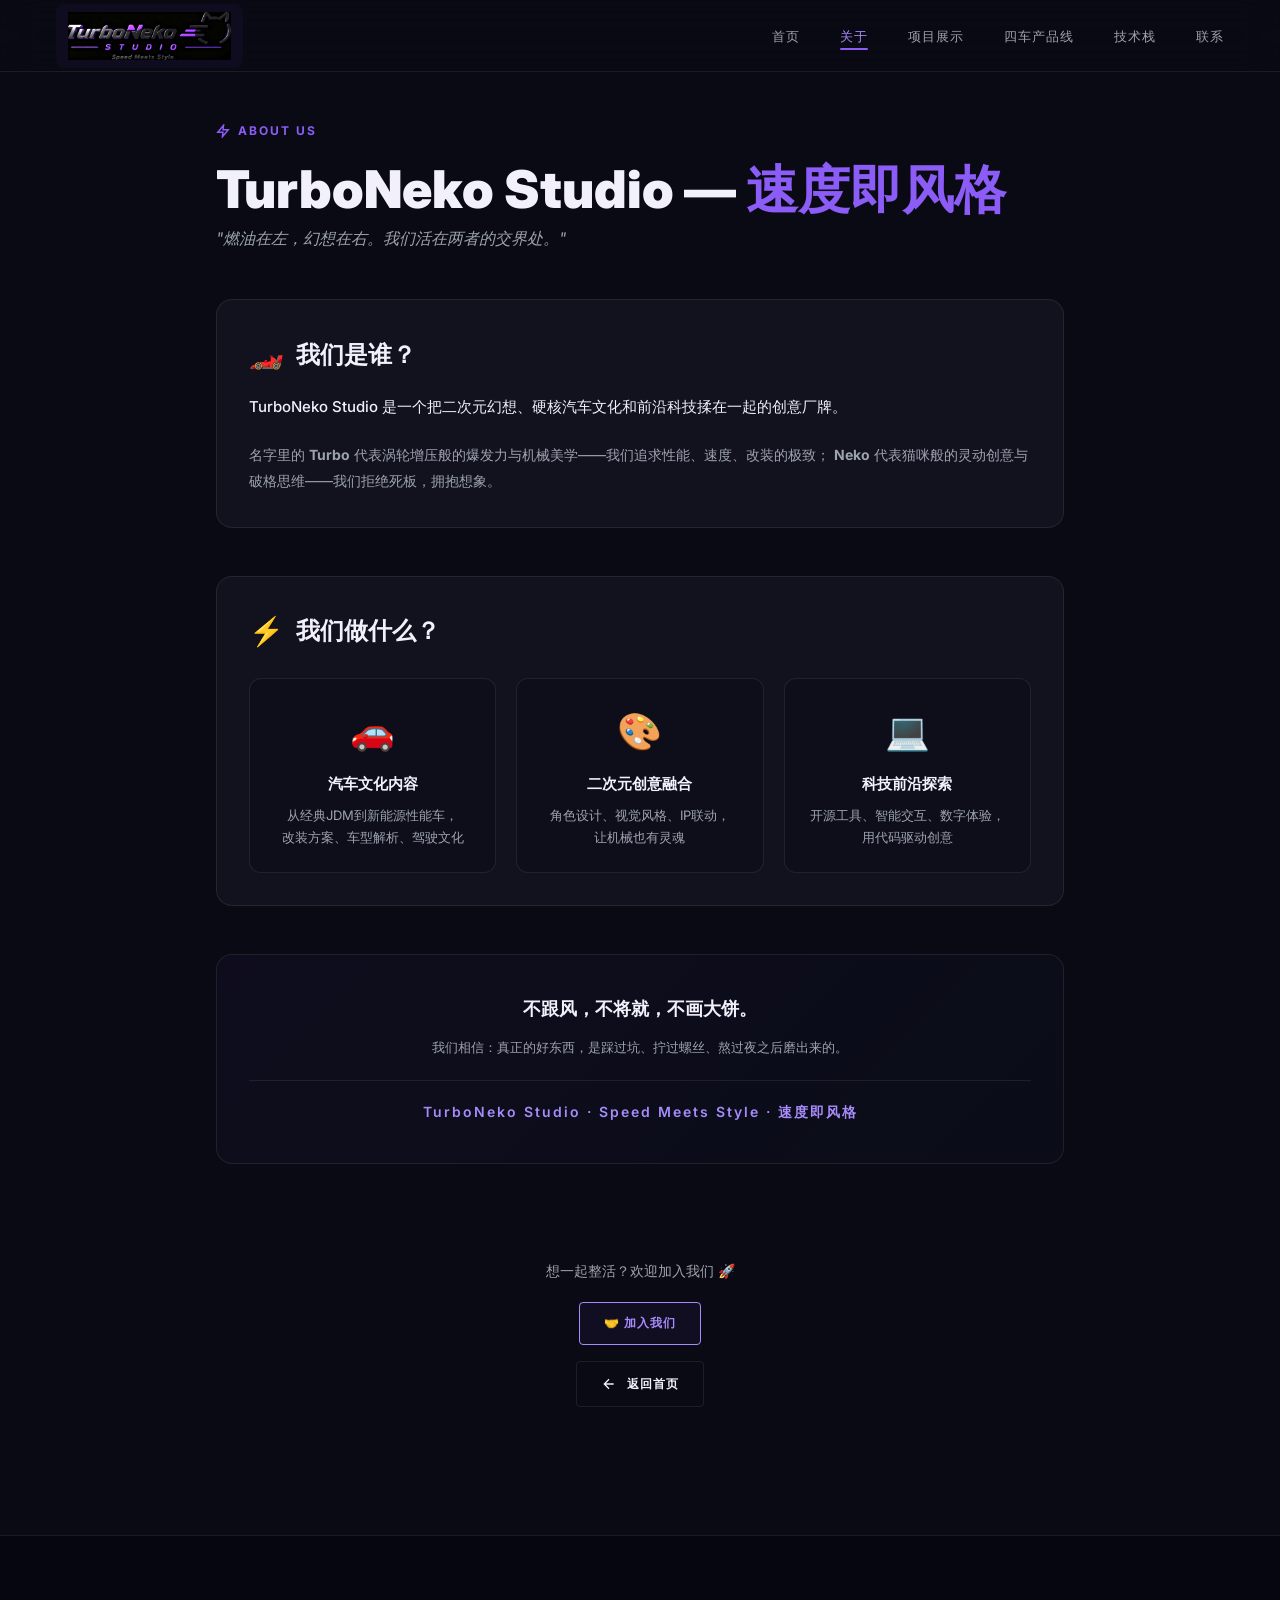
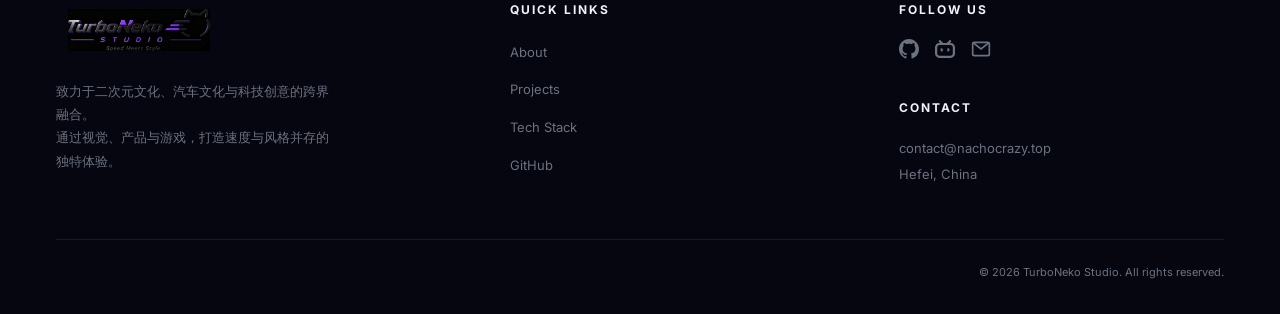
==== commit 969119b6: "更新联系方式邮箱为 contact@nachocrazy.top" ====
--- a/about/index.html
+++ b/about/index.html
@@ -266,13 +266,13 @@
                 <a href="https://space.bilibili.com/1800466245" title="Bilibili" target="_blank" rel="noopener">
                     <svg viewBox="0 0 24 24" fill="currentColor"><path d="M17.813 4.653h.854c1.51.054 2.769.578 3.773 1.574 1.004.995 1.524 2.249 1.56 3.76v7.36c-.036 1.51-.556 2.769-1.56 3.773s-2.262 1.524-3.773 1.56H5.333c-1.51-.036-2.769-.556-3.773-1.56S.036 18.858 0 17.347v-7.36c.036-1.511.556-2.765 1.56-3.76 1.004-.996 2.262-1.52 3.773-1.574h.774l-1.174-1.12a1.234 1.234 0 0 1-.373-.906c0-.356.124-.658.373-.907l.027-.027c.267-.249.573-.373.92-.373.347 0 .653.124.92.373L9.653 4.44c.071.071.134.142.187.213h4.267a.836.836 0 0 1 .16-.213l2.853-2.747c.267-.249.573-.373.92-.373.347 0 .662.151.929.4.267.249.391.551.391.907 0 .355-.124.657-.373.906zM5.333 7.24c-.746.018-1.373.276-1.88.773-.506.498-.769 1.13-.786 1.894v7.52c.017.764.28 1.395.786 1.893.507.498 1.134.756 1.88.773h13.334c.746-.017 1.373-.275 1.88-.773.506-.498.769-1.129.786-1.893v-7.52c-.017-.765-.28-1.396-.786-1.894-.507-.497-1.134-.755-1.88-.773zM8 11.107c.373 0 .684.124.933.373.25.249.383.569.4.96v1.173c-.017.391-.15.711-.4.96-.249.25-.56.374-.933.374s-.684-.125-.933-.374c-.25-.249-.383-.569-.4-.96V12.44c.017-.391.15-.711.4-.96.249-.249.56-.373.933-.373zm8 0c.373 0 .684.124.933.373.25.249.383.569.4.96v1.173c-.017.391-.15.711-.4.96-.249.25-.56.374-.933.374s-.684-.125-.933-.374c-.25-.249-.383-.569-.4-.96V12.44c.017-.391.15-.711.4-.96.249-.249.56-.373.933-.373z"/></svg>
                 </a>
-                <a href="mailto:xkh2008@outlook.com" title="Email">
+                <a href="mailto:contact@nachocrazy.top" title="Email">
                     <svg viewBox="0 0 24 24" fill="none" stroke="currentColor" stroke-width="2"><rect x="2" y="4" width="20" height="16" rx="2"/><path d="M22 4l-10 8L2 4"/></svg>
                 </a>
             </div>
             <h5>Contact</h5>
             <div class="contact-info">
-                <p>xkh2008@outlook.com</p>
+                <p>contact@nachocrazy.top</p>
                 <p>Hefei, China</p>
             </div>
         </div>
@@ -302,11 +302,11 @@
                 </span>
                 <span class="join-card-arrow">→</span>
             </a>
-            <a href="mailto:xkh2008@outlook.com?subject=我想加入TurboNeko Studio" class="join-card">
+            <a href="mailto:contact@nachocrazy.top?subject=我想加入TurboNeko Studio" class="join-card">
                 <span class="join-card-icon">📧</span>
                 <span class="join-card-info">
                     <span class="join-card-label">Email</span>
-                    <span class="join-card-value">xkh2008@outlook.com</span>
+                    <span class="join-card-value">contact@nachocrazy.top</span>
                     <span class="join-card-hint">发送邮件加入</span>
                 </span>
                 <span class="join-card-arrow">→</span>
